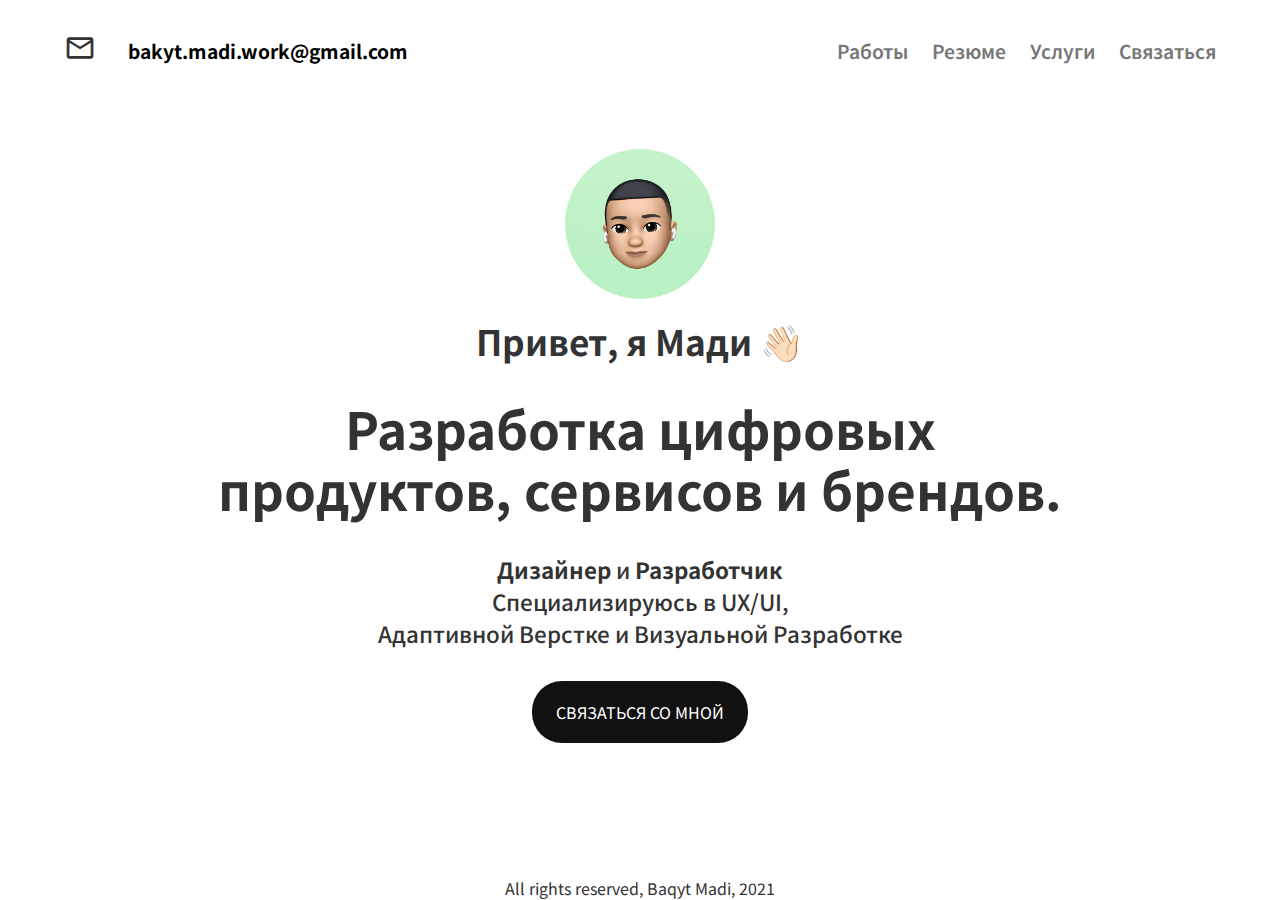
==== index.html @ 0731a547 "Init commit" ====
<!DOCTYPE html>
<html lang="en">
  <head>
    <meta charset="UTF-8" />
    <meta http-equiv="X-UA-Compatible" content="IE=edge" />
    <meta name="viewport" content="width=device-width, initial-scale=1.0" />
    <title>Hi!</title>
    <link rel="stylesheet" href="style.css" />
    <link
      href="https://fonts.googleapis.com/icon?family=Material+Icons+Outlined"
      rel="stylesheet"
    />
  </head>
  <body class="main">
    <nav>
      <div class="write-me">
        <div class="write-me-icon">
          <span class="material-icons-outlined"> email </span>
        </div>
        <p class="write-me-email">bakyt.madi.work@gmail.com</p>
      </div>
      <div class="links">
        <a href="./works.html">Работы</a>
        <a href="./resume.html">Резюме</a>
        <a href="./services.html">Услуги</a>
        <a href="./contact.html">Связаться</a>
      </div>
    </nav>
    <div class="info">
      <div class="avatar"></div>
      <h2>Привет, я Мади 👋🏻</h2>
      <h1>
        Разработка цифровых <br />
        продуктов, сервисов и брендов.
      </h1>
      <p><span>Дизайнер</span> и <span>Разработчик</span></p>
      <p>
        Специализируюсь в UX/UI, <br />
        Адаптивной Верстке и Визуальной Разработке
      </p>
      <a href="./contact.html"> <div class="button">Связаться со мной</div></a>
    </div>
    <div class="links-mobile">
      <a href="./works.html">Работы</a>
      <a href="./resume.html">Резюме</a>
      <a href="./services.html">Услуги</a>
      <a href="./contact.html">Связаться</a>
    </div>
    <footer>All rights reserved, Baqyt Madi, 2021</footer>
  </body>
</html>
---- style.css ----
@import url("https://fonts.googleapis.com/css2?family=Noto+Sans+JP:wght@100;300;400;500;700;900&display=swap");

* {
  padding: 0;
  margin: 0;
  font-family: "Noto Sans JP", sans-serif;
  color: #333;
}

input:focus {
    outline: none;
}

a {
  text-decoration: none;
  outline: none;
}

.main {
  height: 100vh;
  width: 100vw;
  display: flex;
  flex-direction: column;
  align-items: center;
  justify-content: center;
}

nav {
  width: 90%;
  display: flex;
  flex-direction: row;
  align-items: center;
  justify-content: space-between;
  padding-top: 2rem;
}

.write-me {
  display: flex;
  flex-direction: row;
  align-items: center;
  justify-items: center;
  text-align: center;
}

.write-me-icon {
  margin-right: 2rem;
}

.write-me-icon span {
  font-size: 2rem;
}

.write-me-email {
  font-weight: 700;
  color: black;
  font-size: 1.2rem;
}

.links {
  display: flex;
  flex-direction: row;
  align-items: center;
  justify-content: flex-end;
}

.links-mobile {
  display: none;
}

.links a {
  color: #777;
  font-size: 1.2rem;
  font-weight: 600;
  margin-left: 1.5rem;
}

.links a:hover {
  color: #333;
}

.info {
  flex-grow: 1;
  padding-top: 5rem;
  width: 90%;
  display: flex;
  flex-direction: column;
  align-items: center;
}

.avatar {
  background-image: url(./res/avatar.jpeg);
  background-position: center;
  background-size: cover;
  border-radius: 50%;
  width: 150px;
  height: 150px;
  margin-bottom: 2rem;
}

.info h2 {
  font-size: 2.2rem;
}

.info h1 {
  text-align: center;
  font-size: 3.2rem;
  margin-top: 2rem;
  margin-bottom: 2rem;
  line-height: 120%;
}

.info p {
  font-size: 1.4rem;
  font-weight: 500;
  text-align: center;
}

.info p span {
  font-weight: 700;
}

.info .button {
  margin-top: 2rem;
}

.button {
  display: flex;
  flex-direction: column;
  align-items: center;
  justify-content: center;
  background: #111;
  color: white;
  text-transform: uppercase;
  padding: 1rem 1.5rem 1rem 1.5rem;
  height: 30px;
  border-radius: 30px;
}

.works-presentation {
  width: 90%;
  flex-grow: 1;
  display: flex;
  flex-direction: row;
  flex-wrap: wrap;
  align-items: center;
  justify-content: space-between;
}

.pres-elem {
  width: 24%;
  height: 45%;
  border-radius: 10%;
  background-position: center;
  background-repeat: no-repeat;
  background-size: cover;
  transition: 0.2s ease-in-out;
}

.pres-elem:hover {
  transform: scale(1.2);
  transition: 0.2s ease-in-out;
}

.resume {
  margin-top: 3rem;
  width: 80%;
  flex-grow: 1;
  display: flex;
  flex-direction: row;
  align-items: flex-start;
  justify-content: flex-start;
  flex-wrap: wrap;
  position: relative;
}

.resume-block {
  width: 25%;
  display: flex;
  flex-direction: column;
  align-items: flex-start;
  justify-content: center;
}

.resume-title {
  text-decoration: underline;
  font-size: 2rem;
  font-weight: 600;
  margin-bottom: 1.5rem;
}

.resume-subblock {
  margin-bottom: 1rem;
}

.resume-place {
  font-size: 1.5rem;
  font-weight: 600;
}

.resume-position {
  font-weight: 600;
}

.resume-design {
  width: 50vw;
  height: 50vw;
  position: fixed;
  right: 5%;
  top: 30%;
  z-index: 0;
  background: #31e7de28;
  border-radius: 100%;
  display: flex;
  flex-direction: column;
  align-items: center;
  justify-content: center;
  font-size: 2rem;
  text-decoration: underline;
  font-weight: 600;
}

.contact-form {
  flex-grow: 1;
  padding-top: 5rem;
  width: 90%;
  display: flex;
  flex-direction: column;
  align-items: center;
}

.avatar {
  background-image: url(./res/avatar.jpeg);
  background-position: center;
  background-size: cover;
  border-radius: 50%;
  width: 150px;
  height: 150px;
  margin-bottom: 1rem;
}

.contact-form h1 {
  text-align: center;
  font-size: 3.2rem;
  margin-bottom: 2rem;
  line-height: 120%;
}

.contact-form input {
    border: none;
    font-size: 1.5rem;
    border-bottom: 2px solid #999;
    padding:  0.5rem 0 0.5rem 0;
    margin-bottom: 1.2rem;
}

@media (max-width: 850px) {
  .links {
    display: none;
  }

  .links-mobile {
    background: white;
    height: 4rem;
    width: 100%;
    display: flex;
    flex-direction: row;
    align-items: flex-start;
    text-align: center;
    position: fixed;
    bottom: 0;
    padding-top: 1rem;
    font-size: 1.1rem;
    font-weight: 600;
  }

  .links-mobile a {
    height: 100%;
    width: 100%;
  }

  .info h2 {
    font-size: 1.5rem;
  }

  .info h1 {
    font-size: 2.2rem;
  }

  .info p {
    font-size: 1.2rem;
  }

  footer {
    display: none;
  }

  .works-presentation {
    width: 90%;
    margin-top: 1rem;
    padding-bottom: 5rem;
    flex-grow: 1;
    display: flex;
    flex-direction: column;
    flex-wrap: nowrap;
    align-items: center;
    overflow: auto;
  }

  .pres-elem {
    width: 100%;
    min-height: 30vh;
    height: 30vh;
    margin-bottom: 1rem;
    border-radius: 10%;
    background-position: center;
    background-repeat: no-repeat;
    background-size: cover;
    transition: none;
  }

  .pres-elem:hover {
    transform: scale(1);
    transition: none;
  }

  .resume-design {
    display: none;
  }

  .resume {
    margin-top: 1rem;
    padding-bottom: 4rem;
    width: 90%;
    flex-grow: 1;
    display: flex;
    flex-direction: column;
    align-items: flex-start;
    justify-content: flex-start;
    flex-wrap: nowrap;
    position: relative;
    overflow: auto;
  }

  .resume-block {
    margin-bottom: 1.5rem;
    width: 100%;
    display: flex;
    flex-direction: column;
    align-items: flex-start;
    justify-content: center;
  }

  .resume-title {
    text-decoration: underline;
    font-size: 2rem;
    font-weight: 600;
    margin-bottom: 0.5rem;
  }

  .resume-subblock {
    margin-bottom: 0.5rem;
  }

  .resume-place {
    font-size: 1.5rem;
    font-weight: 600;
  }

  .resume-position {
    font-weight: 600;
  }

  .contact-form h1 {
    font-size: 2.2rem;
  }

  .contact-form input {
      width: 90%;
    font-size: 1.2rem;
  }

}

@media (max-height: 850px) {
  * {
    font-size: 1rem !important;
  }
}
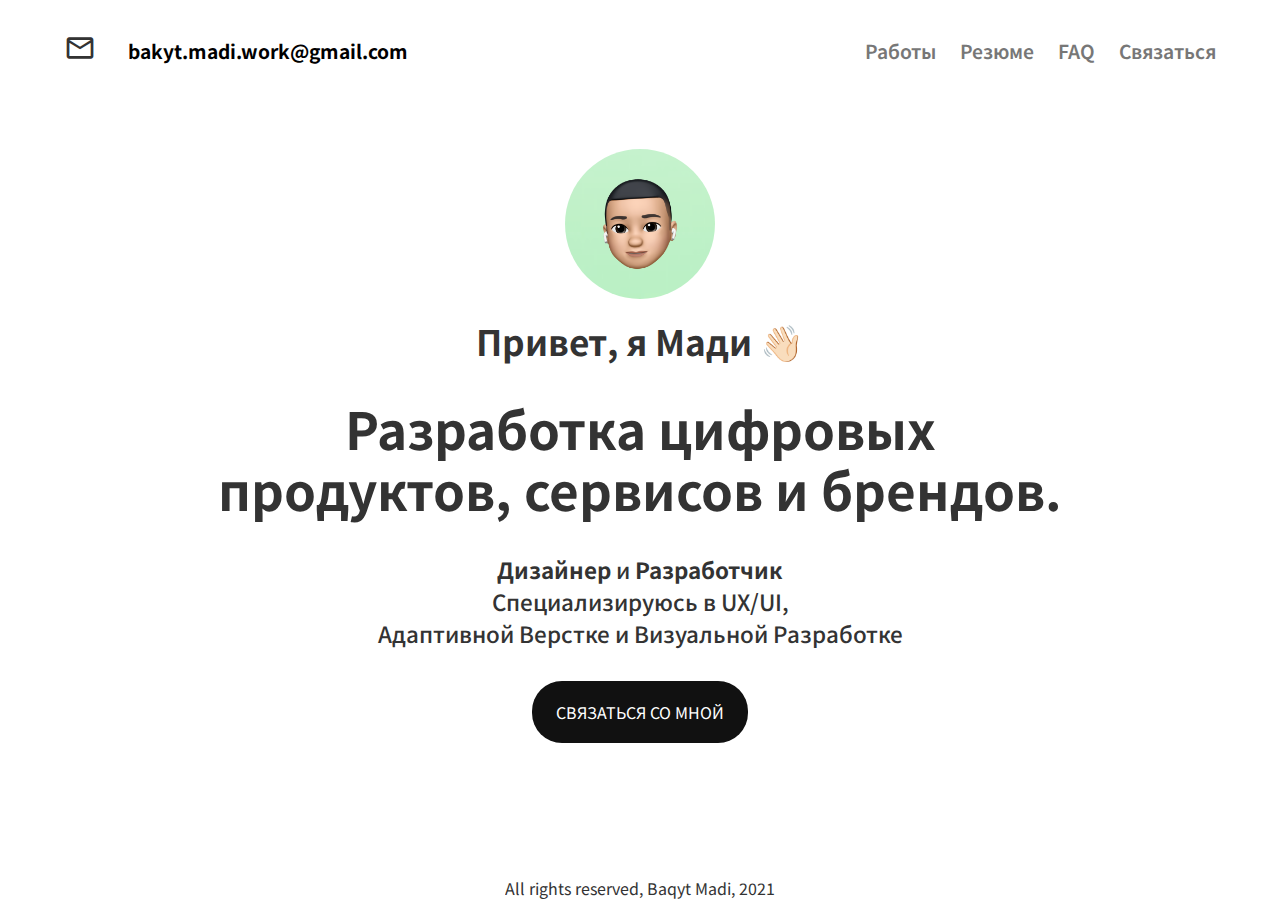
==== commit d6f09cff: "Add faq" ====
--- a/index.html
+++ b/index.html
@@ -22,7 +22,7 @@
       <div class="links">
         <a href="./works.html">Работы</a>
         <a href="./resume.html">Резюме</a>
-        <a href="./services.html">Услуги</a>
+        <a href="./faq.html">FAQ</a>
         <a href="./contact.html">Связаться</a>
       </div>
     </nav>
@@ -43,7 +43,7 @@
     <div class="links-mobile">
       <a href="./works.html">Работы</a>
       <a href="./resume.html">Резюме</a>
-      <a href="./services.html">Услуги</a>
+      <a href="./faq.html">FAQ</a>
       <a href="./contact.html">Связаться</a>
     </div>
     <footer>All rights reserved, Baqyt Madi, 2021</footer>
--- a/style.css
+++ b/style.css
@@ -251,6 +251,31 @@
     border-bottom: 2px solid #999;
     padding:  0.5rem 0 0.5rem 0;
     margin-bottom: 1.2rem;
+}
+
+.services {
+    margin-top: 2rem;
+    flex-grow: 1;
+    width: 90%;
+    height: 100%;
+    display: flex;
+    flex-direction: column;
+    align-items: flex-start;
+    justify-content: center;
+}
+
+.services h2 {
+    font-size: 3rem;
+}
+
+.services h3 span {
+    font-weight: 700;
+}
+
+.services h3 {
+    font-size: 2rem;
+    font-weight: 400;
+    margin-bottom: 1rem;
 }
 
 @media (max-width: 850px) {
@@ -379,6 +404,31 @@
     font-size: 1.2rem;
   }
 
+  .services {
+    margin-top: 2rem;
+    flex-grow: 1;
+    width: 90%;
+    display: flex;
+    flex-direction: column;
+    align-items: flex-start;
+    justify-content: flex-start;
+    overflow: auto;
+    padding-bottom: 5rem;
+}
+
+.services h2 {
+    font-size: 2rem;
+}
+
+.services h3 span {
+    font-weight: 700;
+}
+
+.services h3 {
+    font-size: 1.5rem;
+    font-weight: 400;
+    margin-bottom: 1rem;
+}
 }
 
 @media (max-height: 850px) {
